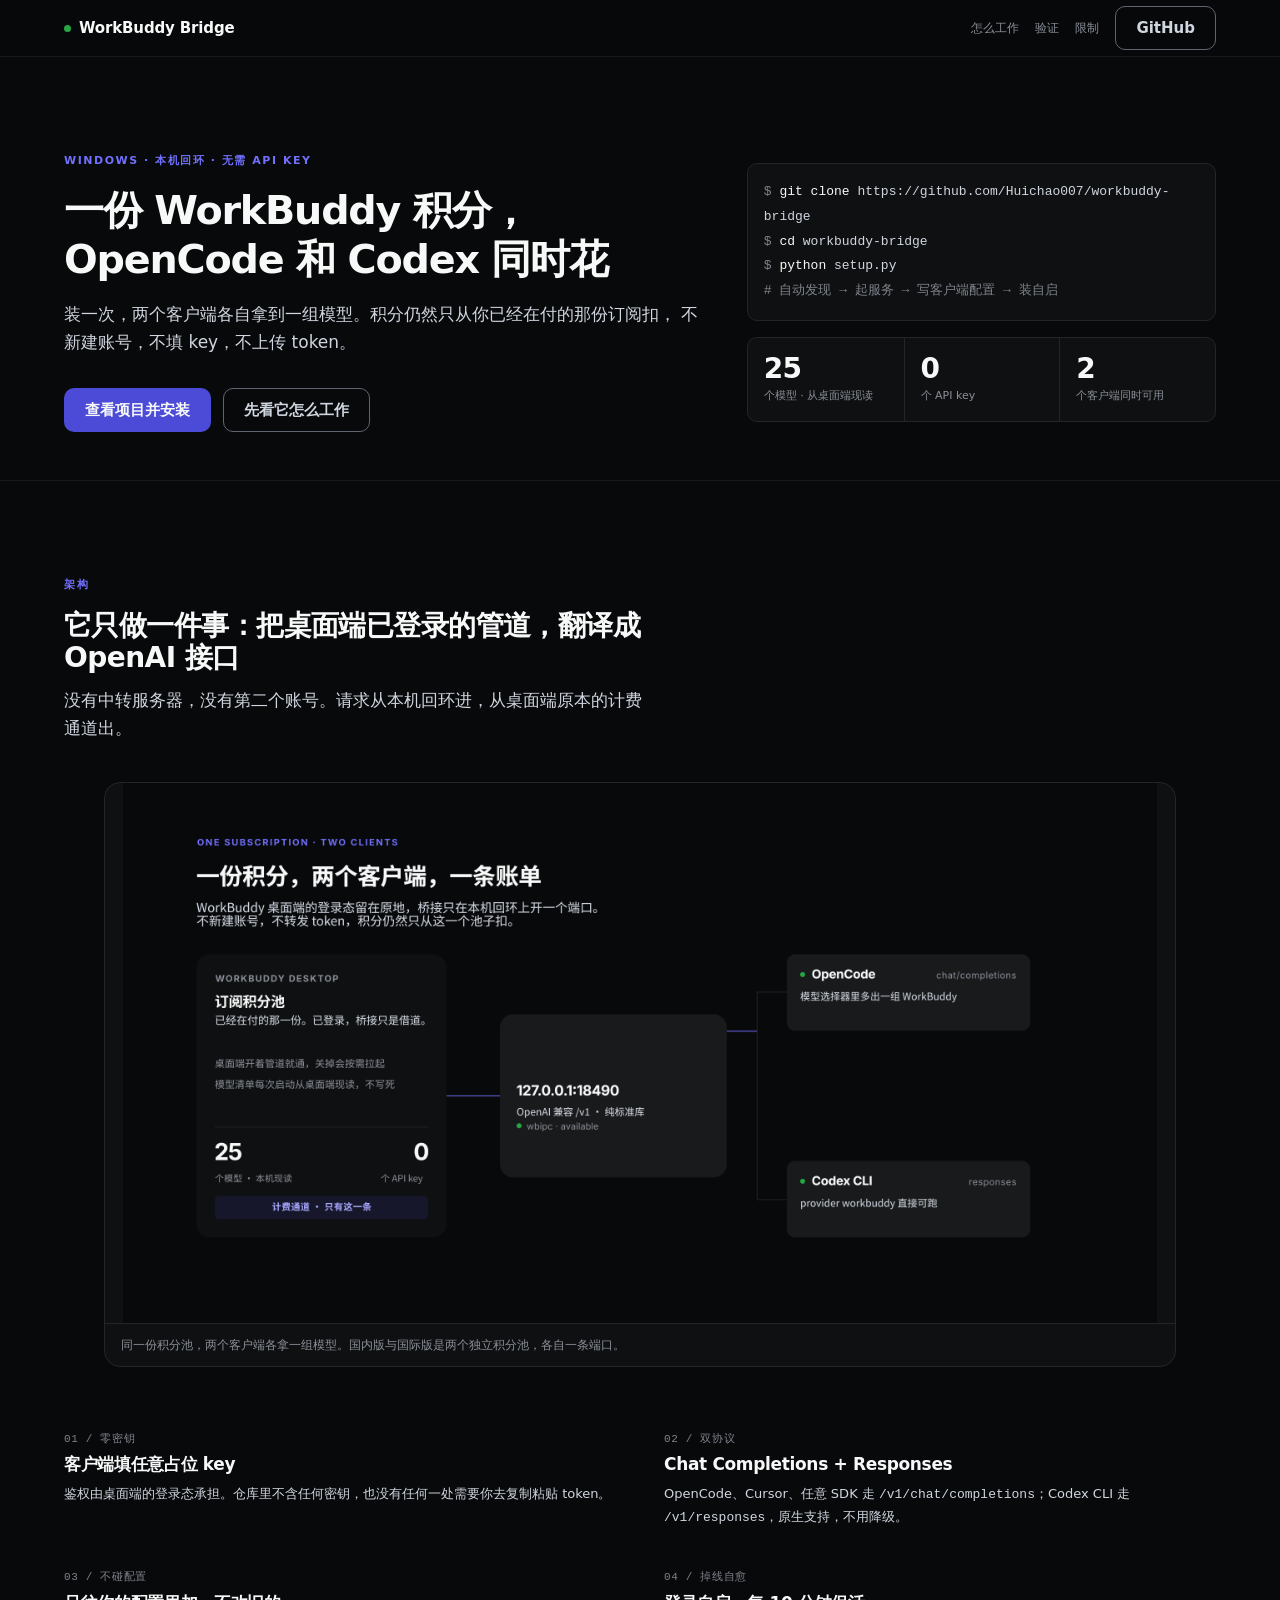
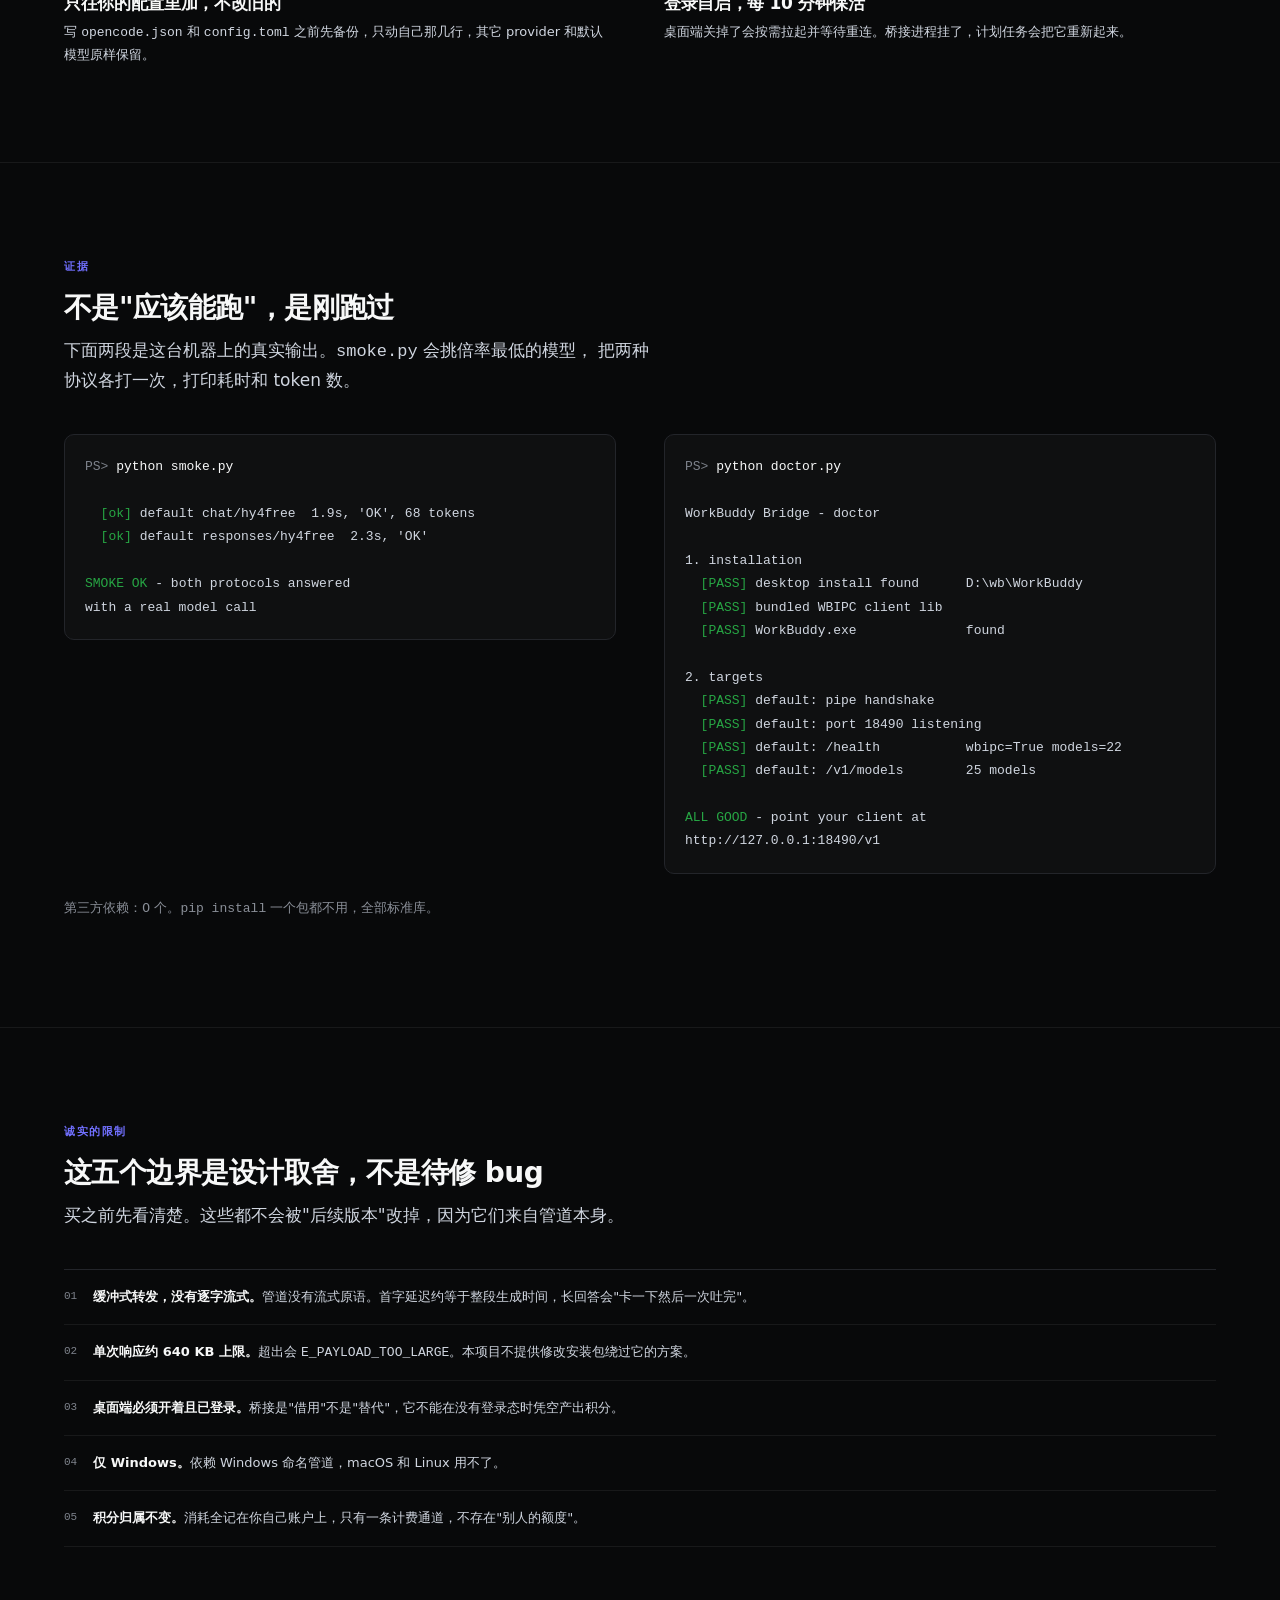
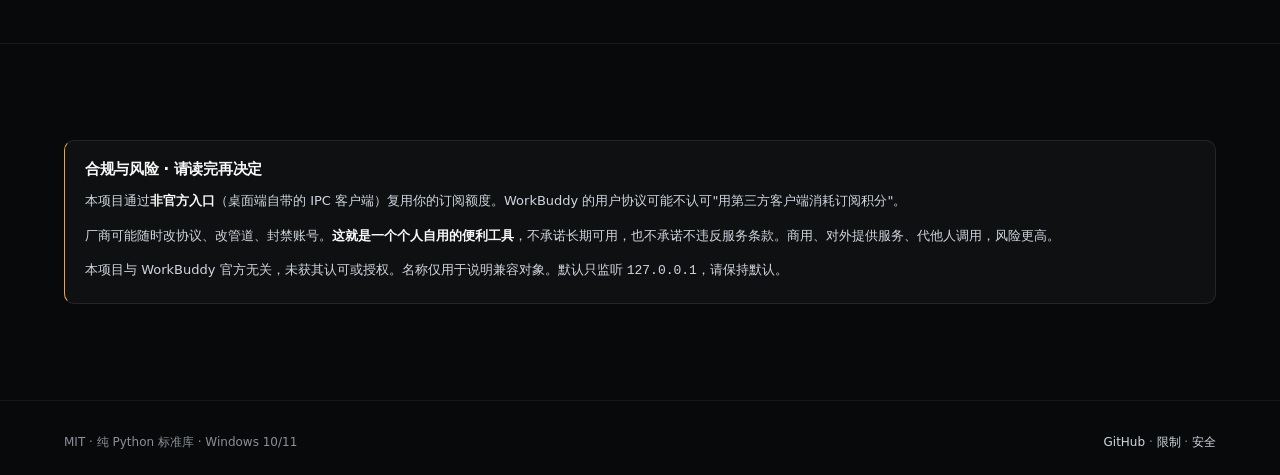
==== docs/index.html @ 93d638a3 "chore(site): publish under /docs so GitHub Pages can serve it Pages only accepts / or /docs as the s" ====
<!doctype html>
<html lang="zh-CN">
  <head>
    <meta charset="utf-8" />
    <meta name="viewport" content="width=device-width, initial-scale=1" />
    <title>WorkBuddy Bridge：一份积分，OpenCode 和 Codex 同时用</title>
    <meta
      name="description"
      content="装一次，OpenCode 和 Codex CLI 就能直接用 WorkBuddy 的模型和积分。不需要 API key，只走本机回环。"
    />
    <meta
      property="og:title"
      content="WorkBuddy Bridge：一份积分，两个客户端"
    />
    <meta
      property="og:description"
      content="装一次，OpenCode 和 Codex CLI 就能直接用 WorkBuddy 的模型和积分。不需要 API key。"
    />
    <meta property="og:type" content="website" />
    <style>
      /* ── 设计 token：来自 design/handoff/tokens/tokens.css，唯一来源 ── */
      :root {
        --color-bg: #08090a;
        --color-surface: #0f1011;
        --color-surface-2: #191a1b;
        --color-surface-3: #28282c;
        --color-line: #23252a;
        --color-line-soft: #18191a;
        --color-text-1: #f7f8f8;
        --color-text-2: #d0d6e0;
        --color-text-3: #8a8f98;
        --color-text-4: #7e838c;
        --color-brand: #7170ff;
        --color-brand-soft: #5e6ad2;
        --color-brand-deep: #4b4bd8;
        --color-brand-deep-2: #3f3fbe;
        --color-brand-dim: #16172b;
        --color-brand-ink: #a8a8ff;
        --color-border-strong: #5e6570;
        --color-ok: #27a644;
        --color-warn: #f5a623;
        --color-on-solid: #08090a;
        --spacing-s1: 4px;
        --spacing-s2: 8px;
        --spacing-s3: 12px;
        --spacing-s4: 16px;
        --spacing-s5: 20px;
        --spacing-s6: 24px;
        --spacing-s7: 32px;
        --spacing-s8: 40px;
        --spacing-s9: 48px;
        --spacing-s10: 64px;
        --spacing-s11: 96px;
        --spacing-s12: 128px;
        --radius-sm: 5px;
        --radius-md: 10px;
        --radius-lg: 16px;
        --radius-full: 999px;
        --text-fs1: 11px;
        --text-fs2: 12px;
        --text-fs3: 13px;
        --text-fs4: 15px;
        --text-fs5: 17px;
        --text-fs6: 22px;
        --text-fs7: 28px;
        --text-fs8: 40px;
        --text-fs9: 56px;
        /* 页面层 token：与 design/handoff/tokens/tokens.css 同步 */
        --leading-display: 1.05;
        --leading-title: 1.15;
        --leading-body: 1.5;
        --leading-prose: 1.7;
        --layout-container: 1200px;
        --layout-nav-h: 56px;
        --layout-tap: 44px;
        --layout-hairline: 1px;
        --layout-dot: 7px;
        --layout-icon-sm: 6px;
        --size-h1-min: 25px;
        --size-h1-max: 44px;
        --size-h2-min: 21px;
        --size-h2-max: 28px;
        --size-nav-btn: 13px;
        --motion-fast: 160ms;
        --font-sans:
          "Inter", "Noto Sans SC", "Microsoft YaHei", system-ui, -apple-system,
          sans-serif;
        --font-mono:
          "JetBrains Mono", "SFMono-Regular", ui-monospace, Consolas, monospace;
      }
      *,
      *::before,
      *::after {
        box-sizing: border-box;
      }
      html {
        -webkit-text-size-adjust: 100%;
      }
      body {
        margin: 0;
        background: var(--color-bg);
        color: var(--color-text-1);
        font-family: var(--font-sans);
        font-size: var(--text-fs4);
        line-height: 1.5;
        -webkit-font-smoothing: antialiased;
        text-rendering: optimizeLegibility;
      }
      @media (prefers-reduced-motion: no-preference) {
        html {
          scroll-behavior: smooth;
        }
      }
      a {
        color: inherit;
        text-decoration: none;
      }
      .wrap {
        width: 100%;
        max-width: var(--layout-container);
        margin: 0 auto;
        padding: 0 var(--spacing-s6);
      }
      .eyebrow {
        font-size: var(--text-fs1);
        font-weight: 700;
        letter-spacing: 0.14em;
        text-transform: uppercase;
        color: var(--color-brand);
        margin: 0 0 var(--spacing-s4);
      }
      h1,
      h2,
      h3 {
        margin: 0;
        letter-spacing: -0.02em;
        line-height: 1.15;
      }
      h1 {
        font-size: clamp(var(--size-h1-min), 3.1vw, var(--size-h1-max));
        font-weight: 700;
        letter-spacing: -0.03em;
        line-height: 1.24;
      }
      h2 {
        font-size: clamp(var(--size-h2-min), 2.6vw, var(--size-h2-max));
        font-weight: 700;
      }
      .lede {
        color: var(--color-text-2);
        font-size: var(--text-fs5);
        line-height: 1.65;
        margin: var(--spacing-s4) 0 0;
        max-width: 60ch;
      }

      /* ── nav ── */
      .nav {
        position: sticky;
        top: 0;
        z-index: 20;
        backdrop-filter: blur(var(--spacing-s3));
        background: color-mix(in srgb, var(--color-bg) 82%, transparent);
        border-bottom: 1px solid var(--color-line-soft);
      }
      .nav .wrap {
        display: flex;
        align-items: center;
        justify-content: space-between;
        height: var(--layout-nav-h);
      }
      .brand {
        display: flex;
        align-items: center;
        gap: var(--spacing-s2);
        font-weight: 700;
        letter-spacing: -0.01em;
      }
      .dot {
        width: var(--layout-dot);
        height: var(--layout-dot);
        border-radius: var(--radius-full);
        background: var(--color-ok);
        flex: none;
      }
      .nav-right {
        display: flex;
        align-items: center;
        gap: var(--spacing-s4);
      }
      .nav-link {
        color: var(--color-text-3);
        font-size: var(--text-fs2);
        transition: color var(--motion-fast);
      }
      .nav-link:hover,
      .nav-link:focus-visible {
        color: var(--color-text-1);
      }
      /* 基础层（手机）隐藏次级导航，宽屏再显示 */
      .nav-link {
        display: none;
      }
      @media (min-width: 640px) {
        .nav-link {
          display: inline;
        }
      }

      /* ── hero ── */
      .hero {
        padding: var(--spacing-s8) 0 var(--spacing-s7);
        border-bottom: 1px solid var(--color-line-soft);
      }
      .hero-grid {
        display: grid;
        grid-template-columns: 1fr;
        gap: var(--spacing-s7);
        align-items: center;
      }
      .hero-grid > * {
        min-width: 0;
      }
      @media (min-width: 900px) {
        .hero-grid {
          grid-template-columns: 1.15fr 0.85fr;
          gap: var(--spacing-s9);
        }
        .hero {
          padding: var(--spacing-s11) 0 var(--spacing-s9);
        }
      }

      /* 唯一实心按钮 */
      .btn {
        display: inline-flex;
        align-items: center;
        justify-content: center;
        gap: var(--spacing-s2);
        height: var(--layout-tap);
        padding: 0 var(--spacing-s5);
        border-radius: var(--radius-md);
        font-size: var(--text-fs4);
        font-weight: 600;
        border: var(--layout-hairline) solid transparent;
        background: var(--color-brand-deep);
        color: var(--color-on-brand);
        transition:
          background var(--motion-fast),
          transform var(--motion-fast);
      }
      .btn:hover {
        background: var(--color-brand-deep-2);
      }
      .btn:active {
        transform: translateY(var(--layout-hairline));
      }
      .btn:focus-visible {
        outline: var(--layout-hairline) solid var(--color-brand-ink);
        outline-offset: var(--layout-icon-sm);
      }
      .btn-ghost {
        background: transparent;
        color: var(--color-text-2);
        border-color: var(--color-border-strong);
      }
      .btn-ghost:hover {
        background: var(--color-surface-2);
        color: var(--color-text-1);
      }
      @media (prefers-reduced-motion: reduce) {
        .btn,
        .nav-link {
          transition: none;
        }
        .btn:active {
          transform: none;
        }
        html {
          scroll-behavior: auto;
        }
      }
      .btn-sm {
        height: calc(var(--layout-tap) - var(--spacing-s2));
        padding: 0 var(--spacing-s3);
        font-size: var(--size-nav-btn);
      }
      .proof-note {
        margin-top: var(--spacing-s6);
        font-size: var(--text-fs3);
        color: var(--color-text-3);
      }
      .cta-row {
        display: flex;
        flex-wrap: wrap;
        gap: var(--spacing-s3);
        margin-top: var(--spacing-s7);
      }

      /* 命令行卡 */
      .cmd {
        background: var(--color-surface);
        border: 1px solid var(--color-line);
        border-radius: var(--radius-md);
        padding: var(--spacing-s4) var(--spacing-s4);
        font-family: var(--font-mono);
        font-size: var(--text-fs3);
        line-height: 1.9;
        color: var(--color-text-2);
        overflow-x: auto;
        min-width: 0;
      }
      .cmd .p {
        color: var(--color-text-4);
        user-select: none;
      }
      .cmd b {
        color: var(--color-text-1);
        font-weight: 500;
      }
      .cmd .c {
        color: var(--color-text-4);
      }

      /* 数字条 */
      .stats {
        display: grid;
        grid-template-columns: 1fr;
        border: 1px solid var(--color-line);
        border-radius: var(--radius-md);
        background: var(--color-surface);
        overflow: hidden;
      }
      .stat {
        padding: var(--spacing-s4) var(--spacing-s4);
        border-top: 1px solid var(--color-line);
      }
      .stat:first-child {
        border-top: 0;
      }
      .stat .n {
        font-size: var(--text-fs7);
        font-weight: 700;
        letter-spacing: -0.03em;
        font-variant-numeric: tabular-nums;
        line-height: 1.1;
      }
      .stat .l {
        font-size: var(--text-fs1);
        color: var(--color-text-3);
        margin-top: var(--spacing-s1);
      }
      @media (min-width: 560px) {
        .stats {
          grid-template-columns: repeat(3, 1fr);
        }
        .stat {
          border-top: 0;
          border-left: 1px solid var(--color-line);
        }
        .stat:first-child {
          border-left: 0;
        }
      }

      /* ── section ── */
      section {
        padding: var(--spacing-s8) 0;
      }
      @media (min-width: 900px) {
        section {
          padding: var(--spacing-s11) 0;
        }
      }
      .sec-head {
        max-width: 62ch;
        margin-bottom: var(--spacing-s8);
      }
      .sec-head .lede {
        margin-top: var(--spacing-s3);
      }

      /* 主图 */
      .figure {
        border: 1px solid var(--color-line);
        border-radius: var(--radius-lg);
        overflow: hidden;
        background: var(--color-surface);
      }
      .figure img {
        display: block;
        width: 100%;
        max-width: 100%;
        height: auto;
        max-height: 60vh;
        object-fit: contain;
      }
      .figure figcaption {
        padding: var(--spacing-s3) var(--spacing-s4);
        border-top: 1px solid var(--color-line);
        font-size: var(--text-fs2);
        color: var(--color-text-3);
      }

      /* 两栏文字块（不是三卡片） */
      .pairs {
        display: grid;
        grid-template-columns: 1fr;
        gap: var(--spacing-s6);
      }
      .pairs > * {
        min-width: 0;
      }
      @media (min-width: 760px) {
        .pairs {
          grid-template-columns: repeat(2, 1fr);
          gap: var(--spacing-s8) var(--spacing-s9);
        }
      }
      .pair h3 {
        font-size: var(--text-fs5);
        font-weight: 700;
        margin-bottom: var(--spacing-s2);
      }
      .pair p {
        margin: 0;
        color: var(--color-text-2);
        font-size: var(--text-fs3);
        line-height: 1.7;
      }
      .pair .k {
        display: block;
        font-family: var(--font-mono);
        font-size: var(--text-fs1);
        color: var(--color-text-4);
        letter-spacing: 0.06em;
        margin-bottom: var(--spacing-s2);
      }

      /* 证据：实测输出 */
      .proof {
        background: var(--color-surface);
        border: 1px solid var(--color-line);
        border-radius: var(--radius-md);
        padding: var(--spacing-s5);
        overflow-x: auto;
        font-family: var(--font-mono);
        font-size: var(--text-fs3);
        line-height: 1.8;
        color: var(--color-text-2);
        white-space: pre;
        margin: 0;
        align-self: start;
      }
      .proof .ok {
        color: var(--color-ok);
      }
      .proof .dim {
        color: var(--color-text-4);
      }
      .proof .hi {
        color: var(--color-text-1);
      }

      /* 限制 */
      .limits {
        margin: 0;
        padding: 0;
        list-style: none;
        border-top: 1px solid var(--color-line);
      }
      .limits li {
        display: grid;
        grid-template-columns: auto 1fr;
        gap: var(--spacing-s4);
        padding: var(--spacing-s4) 0;
        border-bottom: 1px solid var(--color-line-soft);
        font-size: var(--text-fs3);
        color: var(--color-text-2);
        line-height: 1.7;
      }
      .limits .idx {
        font-family: var(--font-mono);
        font-size: var(--text-fs1);
        color: var(--color-text-4);
        padding-top: var(--layout-hairline);
        font-variant-numeric: tabular-nums;
      }
      .limits strong {
        color: var(--color-text-1);
        font-weight: 600;
      }

      /* 风险声明 */
      .risk {
        border: 1px solid var(--color-line);
        border-left: var(--layout-hairline) solid var(--color-warn);
        border-radius: var(--radius-md);
        background: var(--color-surface);
        padding: var(--spacing-s5);
      }
      .risk h3 {
        font-size: var(--text-fs4);
        font-weight: 700;
        margin-bottom: var(--spacing-s3);
      }
      .risk p {
        margin: 0 0 var(--spacing-s3);
        font-size: var(--text-fs3);
        color: var(--color-text-2);
        line-height: 1.75;
      }
      .risk p:last-child {
        margin-bottom: 0;
      }
      .risk strong {
        color: var(--color-text-1);
      }

      footer {
        border-top: 1px solid var(--color-line-soft);
        padding: var(--spacing-s7) 0;
        color: var(--color-text-3);
        font-size: var(--text-fs2);
      }
      footer .wrap {
        display: flex;
        flex-wrap: wrap;
        gap: var(--spacing-s3) var(--spacing-s5);
        justify-content: space-between;
        align-items: center;
      }
      footer a {
        color: var(--color-text-2);
      }
      footer a:hover {
        color: var(--color-text-1);
      }
      :focus-visible {
        outline: var(--layout-hairline) solid var(--color-brand-ink);
        outline-offset: var(--layout-icon-sm);
      }
    </style>
  </head>
  <body>
    <nav class="nav">
      <div class="wrap">
        <span class="brand"
          ><span class="dot" aria-hidden="true"></span>WorkBuddy Bridge</span
        >
        <div class="nav-right">
          <a class="nav-link" href="#how">怎么工作</a>
          <a class="nav-link" href="#proof">验证</a>
          <a class="nav-link" href="#limits">限制</a>
          <a
            class="btn-ghost btn"
            href="https://github.com/Huichao007/workbuddy-bridge"
            class="btn btn-sm"
            >GitHub</a
          >
        </div>
      </div>
    </nav>

    <header class="hero">
      <div class="wrap hero-grid">
        <div>
          <p class="eyebrow">Windows · 本机回环 · 无需 API key</p>
          <h1>一份 WorkBuddy 积分，<br />OpenCode 和 Codex 同时花</h1>
          <p class="lede">
            装一次，两个客户端各自拿到一组模型。积分仍然只从你已经在付的那份订阅扣，
            不新建账号，不填 key，不上传 token。
          </p>
          <div class="cta-row">
            <a class="btn" href="https://github.com/Huichao007/workbuddy-bridge"
              >查看项目并安装</a
            >
            <a class="btn btn-ghost" href="#how">先看它怎么工作</a>
          </div>
        </div>

        <div>
          <div class="cmd" role="group" aria-label="安装命令">
            <span class="p">$ </span
            ><b>git clone</b>
            https://github.com/Huichao007/workbuddy-bridge<br />
            <span class="p">$ </span><b>cd</b> workbuddy-bridge<br />
            <span class="p">$ </span><b>python</b> setup.py<br />
            <span class="c"># 自动发现 → 起服务 → 写客户端配置 → 装自启</span>
          </div>
          <div class="stats" style="margin-top: var(--spacing-s4)">
            <div class="stat">
              <div class="n" id="modelCount">25</div>
              <div class="l">个模型 · 从桌面端现读</div>
            </div>
            <div class="stat">
              <div class="n">0</div>
              <div class="l">个 API key</div>
            </div>
            <div class="stat">
              <div class="n">2</div>
              <div class="l">个客户端同时可用</div>
            </div>
          </div>
        </div>
      </div>
    </header>

    <section id="how">
      <div class="wrap">
        <div class="sec-head">
          <p class="eyebrow">架构</p>
          <h2>它只做一件事：把桌面端已登录的管道，翻译成 OpenAI 接口</h2>
          <p class="lede">
            没有中转服务器，没有第二个账号。请求从本机回环进，从桌面端原本的计费通道出。
          </p>
        </div>

        <figure class="figure">
          <img
            src="assets/02-architecture.png"
            alt="架构图：WorkBuddy 桌面端积分池经本机回环桥接（127.0.0.1:18490），分别供 OpenCode 与 Codex CLI 使用；国内版与国际版各占一个端口。"
            width="1240"
            height="648"
            loading="lazy"
            decoding="async"
          />
          <figcaption>
            同一份积分池，两个客户端各拿一组模型。国内版与国际版是两个独立积分池，各自一条端口。
          </figcaption>
        </figure>

        <div class="pairs" style="margin-top: var(--spacing-s10)">
          <div class="pair">
            <span class="k">01 / 零密钥</span>
            <h3>客户端填任意占位 key</h3>
            <p>
              鉴权由桌面端的登录态承担。仓库里不含任何密钥，也没有任何一处需要你去复制粘贴
              token。
            </p>
          </div>
          <div class="pair">
            <span class="k">02 / 双协议</span>
            <h3>Chat Completions + Responses</h3>
            <p>
              OpenCode、Cursor、任意 SDK 走
              <code>/v1/chat/completions</code>；Codex CLI 走
              <code>/v1/responses</code>，原生支持，不用降级。
            </p>
          </div>
          <div class="pair">
            <span class="k">03 / 不碰配置</span>
            <h3>只往你的配置里加，不改旧的</h3>
            <p>
              写 <code>opencode.json</code> 和
              <code>config.toml</code> 之前先备份，只动自己那几行，其它 provider
              和默认模型原样保留。
            </p>
          </div>
          <div class="pair">
            <span class="k">04 / 掉线自愈</span>
            <h3>登录自启，每 10 分钟保活</h3>
            <p>
              桌面端关掉了会按需拉起并等待重连。桥接进程挂了，计划任务会把它重新起来。
            </p>
          </div>
        </div>
      </div>
    </section>

    <section id="proof" style="border-top: 1px solid var(--color-line-soft)">
      <div class="wrap">
        <div class="sec-head">
          <p class="eyebrow">证据</p>
          <h2>不是"应该能跑"，是刚跑过</h2>
          <p class="lede">
            下面两段是这台机器上的真实输出。<code>smoke.py</code>
            会挑倍率最低的模型， 把两种协议各打一次，打印耗时和 token 数。
          </p>
        </div>

        <div class="pairs">
          <pre
            class="proof"
          ><span class="dim">PS&gt;</span> <span class="hi">python smoke.py</span>

  <span class="ok">[ok]</span> default chat/hy4free  1.9s, 'OK', 68 tokens
  <span class="ok">[ok]</span> default responses/hy4free  2.3s, 'OK'

<span class="ok">SMOKE OK</span> - both protocols answered
with a real model call</pre>

          <pre
            class="proof"
          ><span class="dim">PS&gt;</span> <span class="hi">python doctor.py</span>

WorkBuddy Bridge - doctor

1. installation
  <span class="ok">[PASS]</span> desktop install found      D:\wb\WorkBuddy
  <span class="ok">[PASS]</span> bundled WBIPC client lib
  <span class="ok">[PASS]</span> WorkBuddy.exe              found

2. targets
  <span class="ok">[PASS]</span> default: pipe handshake
  <span class="ok">[PASS]</span> default: port 18490 listening
  <span class="ok">[PASS]</span> default: /health           wbipc=True models=22
  <span class="ok">[PASS]</span> default: /v1/models        25 models

<span class="ok">ALL GOOD</span> - point your client at
http://127.0.0.1:18490/v1</pre>
        </div>

        <p class="proof-note">
          第三方依赖：0 个。<code>pip install</code> 一个包都不用，全部标准库。
        </p>
      </div>
    </section>

    <section id="limits" style="border-top: 1px solid var(--color-line-soft)">
      <div class="wrap">
        <div class="sec-head">
          <p class="eyebrow">诚实的限制</p>
          <h2>这五个边界是设计取舍，不是待修 bug</h2>
          <p class="lede">
            买之前先看清楚。这些都不会被"后续版本"改掉，因为它们来自管道本身。
          </p>
        </div>

        <ul class="limits">
          <li>
            <span class="idx">01</span
            ><span
              ><strong>缓冲式转发，没有逐字流式。</strong
              >管道没有流式原语。首字延迟约等于整段生成时间，长回答会"卡一下然后一次吐完"。</span
            >
          </li>
          <li>
            <span class="idx">02</span
            ><span
              ><strong>单次响应约 640 KB 上限。</strong>超出会
              <code>E_PAYLOAD_TOO_LARGE</code
              >。本项目不提供修改安装包绕过它的方案。</span
            >
          </li>
          <li>
            <span class="idx">03</span
            ><span
              ><strong>桌面端必须开着且已登录。</strong
              >桥接是"借用"不是"替代"，它不能在没有登录态时凭空产出积分。</span
            >
          </li>
          <li>
            <span class="idx">04</span
            ><span
              ><strong>仅 Windows。</strong>依赖 Windows 命名管道，macOS 和
              Linux 用不了。</span
            >
          </li>
          <li>
            <span class="idx">05</span
            ><span
              ><strong>积分归属不变。</strong
              >消耗全记在你自己账户上，只有一条计费通道，不存在"别人的额度"。</span
            >
          </li>
        </ul>
      </div>
    </section>

    <section style="border-top: 1px solid var(--color-line-soft)">
      <div class="wrap">
        <div class="risk">
          <h3>合规与风险 · 请读完再决定</h3>
          <p>
            本项目通过<strong>非官方入口</strong>（桌面端自带的 IPC
            客户端）复用你的订阅额度。WorkBuddy
            的用户协议可能不认可"用第三方客户端消耗订阅积分"。
          </p>
          <p>
            厂商可能随时改协议、改管道、封禁账号。<strong>这就是一个个人自用的便利工具</strong>，不承诺长期可用，也不承诺不违反服务条款。商用、对外提供服务、代他人调用，风险更高。
          </p>
          <p>
            本项目与 WorkBuddy
            官方无关，未获其认可或授权。名称仅用于说明兼容对象。默认只监听
            <code>127.0.0.1</code>，请保持默认。
          </p>
        </div>
      </div>
    </section>

    <footer>
      <div class="wrap">
        <span>MIT · 纯 Python 标准库 · Windows 10/11</span>
        <span>
          <a href="https://github.com/Huichao007/workbuddy-bridge">GitHub</a> ·
          <a
            href="https://github.com/Huichao007/workbuddy-bridge/blob/main/docs/LIMITATIONS.md"
            >限制</a
          >
          ·
          <a
            href="https://github.com/Huichao007/workbuddy-bridge/blob/main/SECURITY.md"
            >安全</a
          >
        </span>
      </div>
    </footer>

    <script>
      // 模型数来自本机桥接现读；读不到就保留设计稿里的数字，不撒谎。
      fetch("http://127.0.0.1:18490/v1/models", { cache: "no-store" })
        .then(function (r) {
          return r.ok ? r.json() : null;
        })
        .then(function (d) {
          var el = document.getElementById("modelCount");
          if (el && d && d.data && d.data.length)
            el.textContent = String(d.data.length);
        })
        .catch(function () {
          /* 没装桥接时保持静态值 */
        });
    </script>
  </body>
</html>
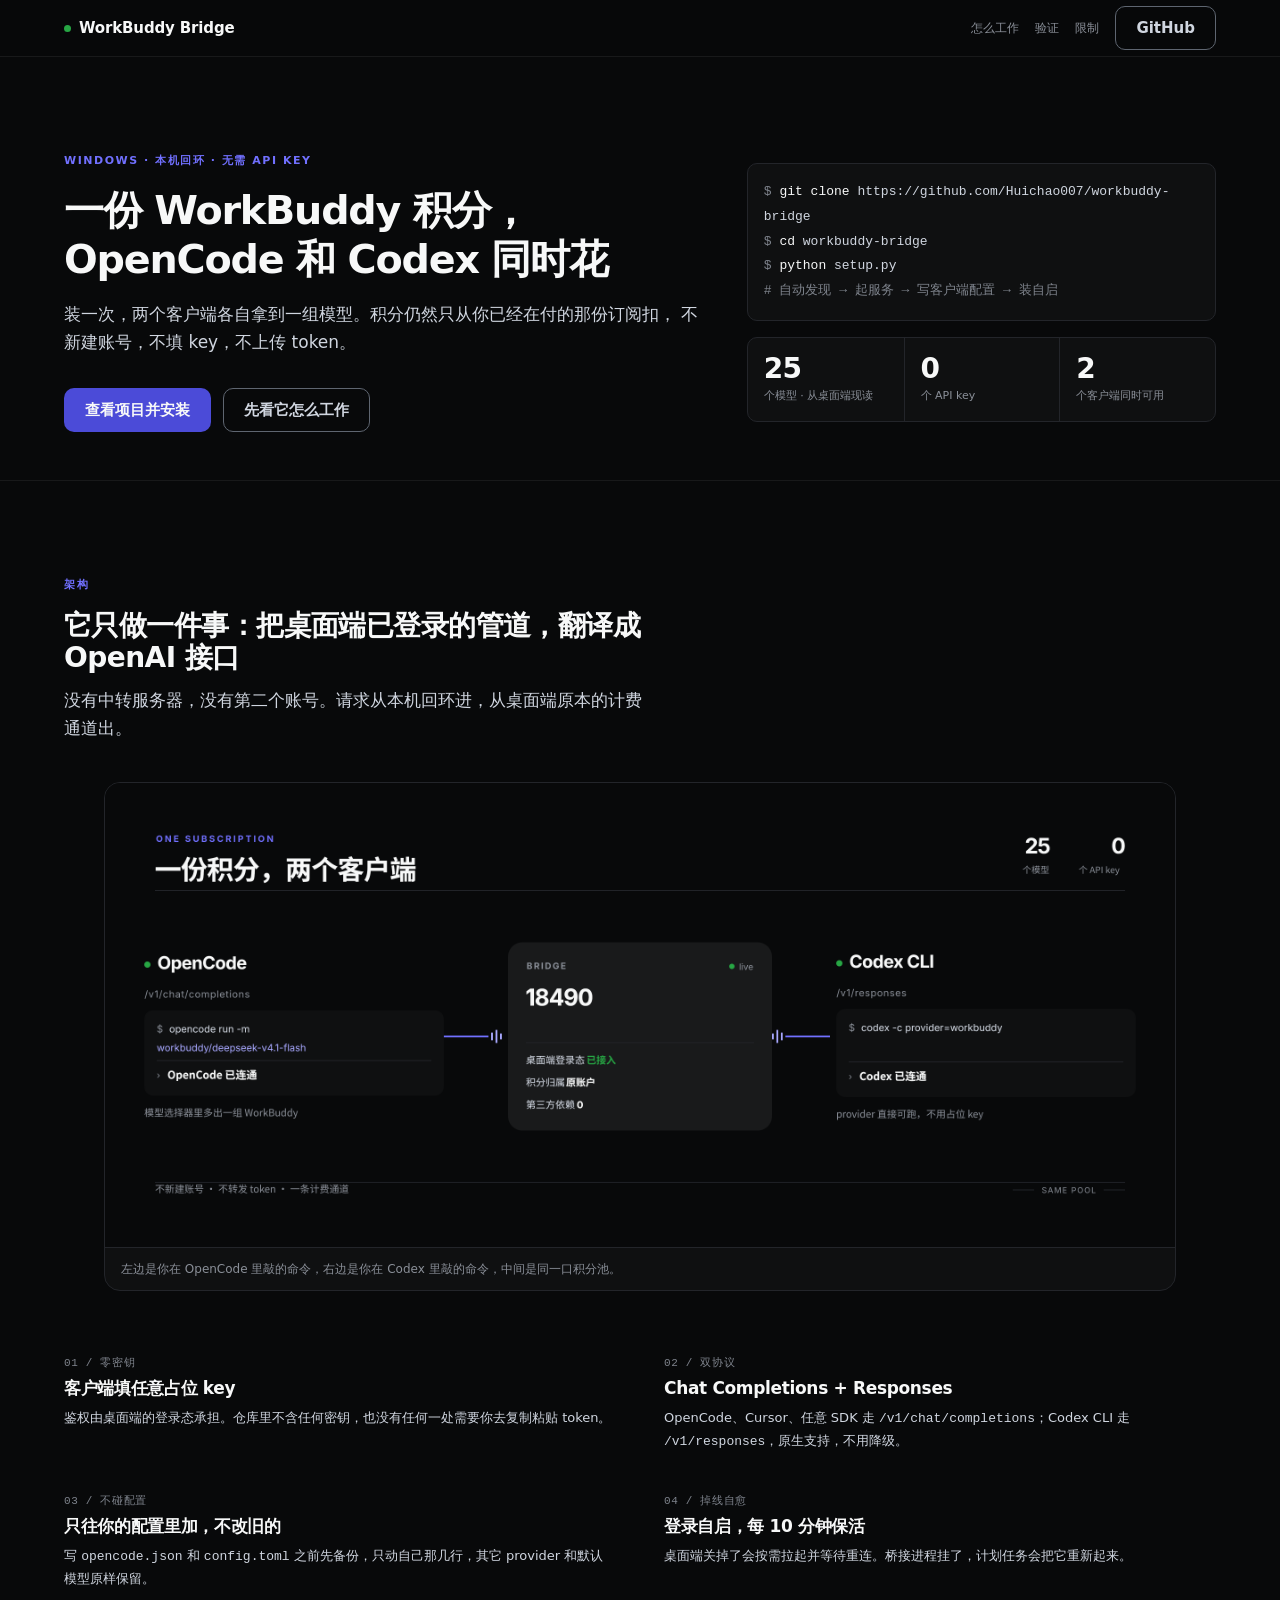
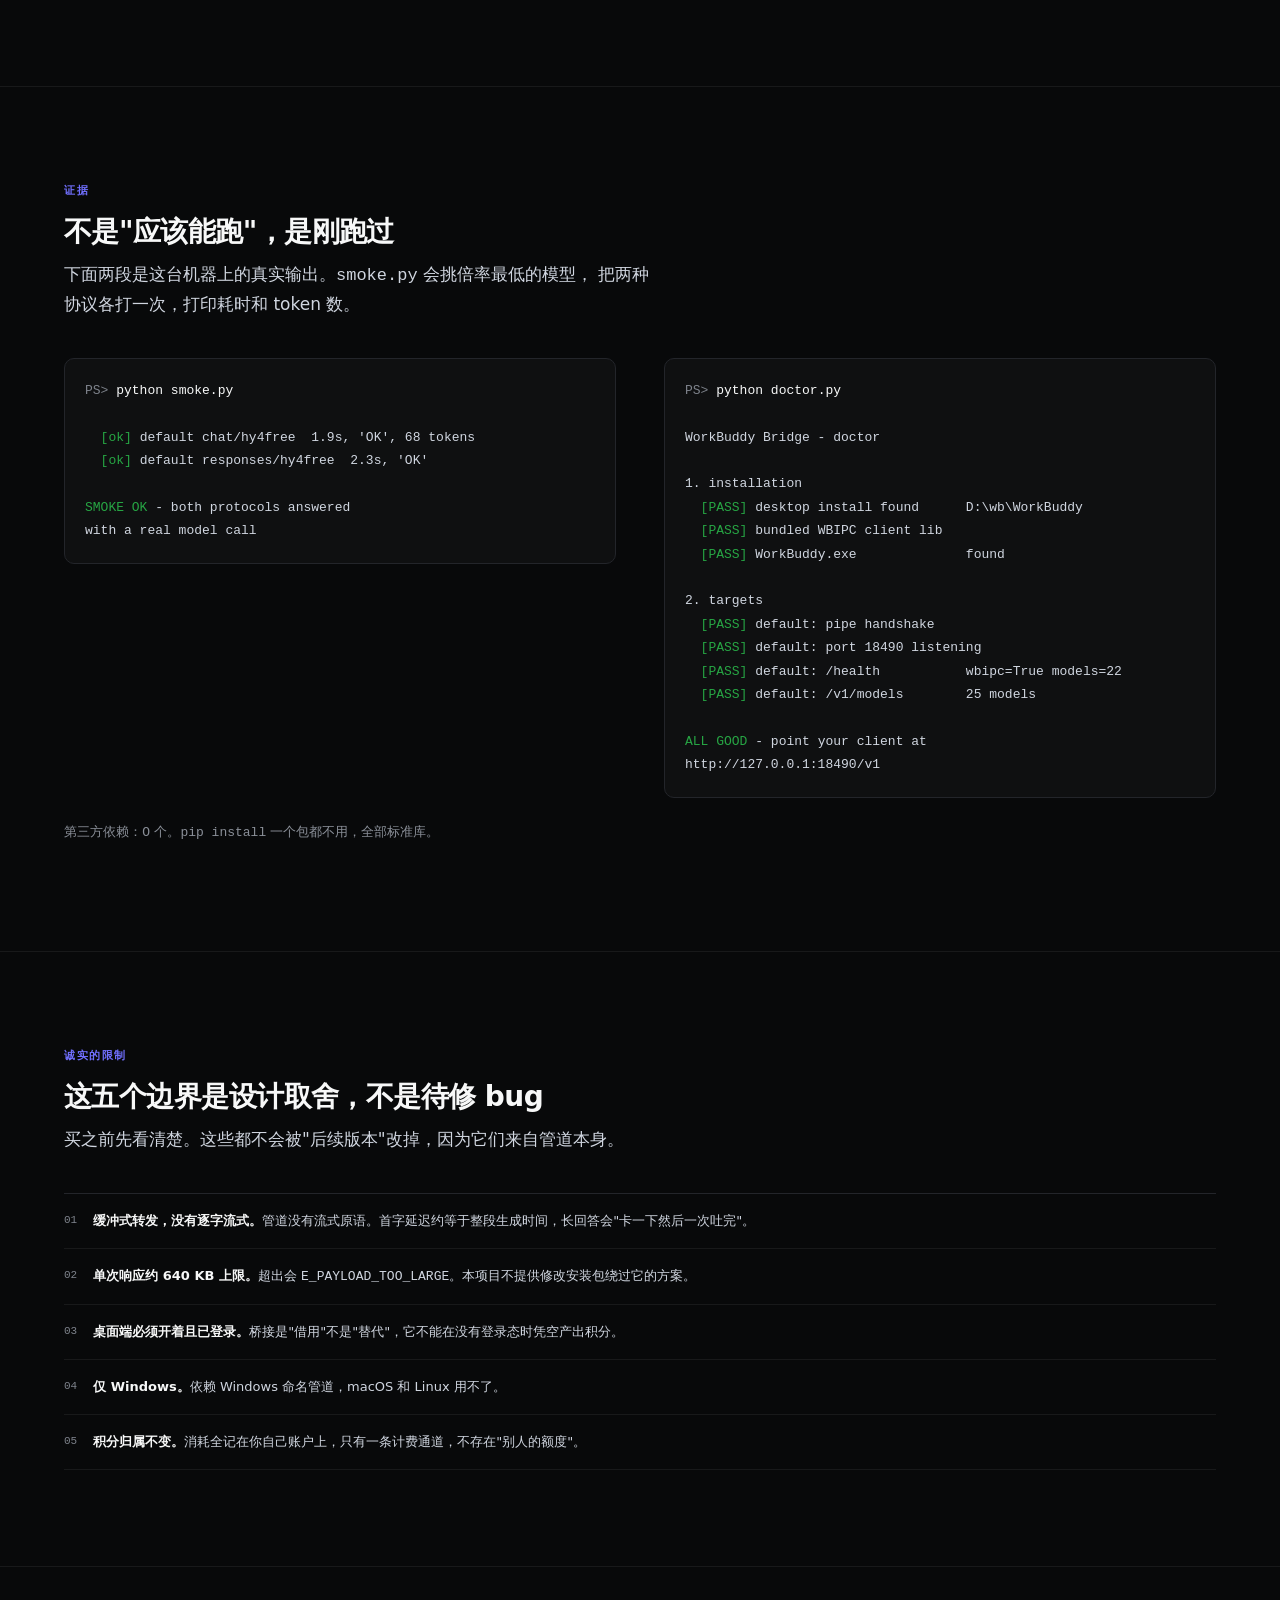
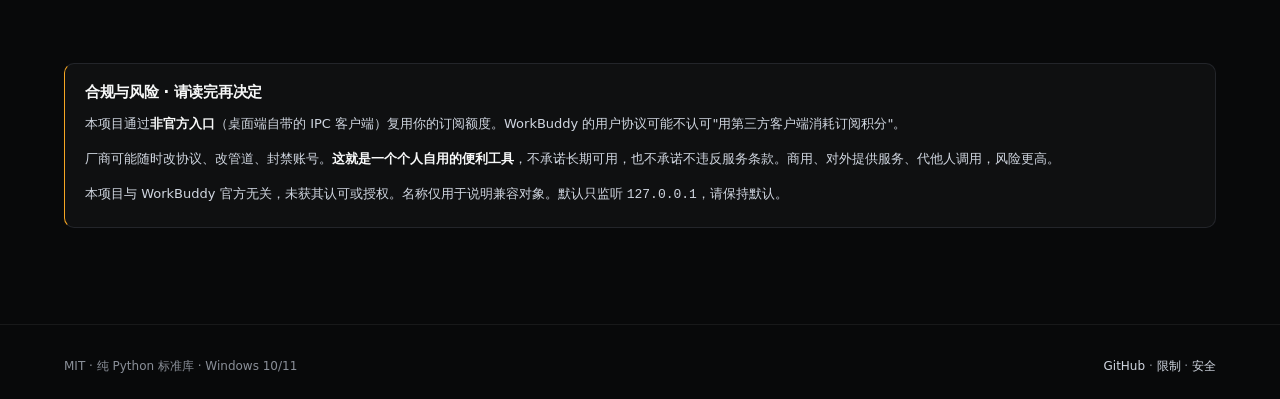
==== commit d8ca62af: "feat(site): redraw the diagram as two real terminals facing one core The first diagram was three gre" ====
--- a/docs/index.html
+++ b/docs/index.html
@@ -618,15 +618,16 @@
 
         <figure class="figure">
           <img
-            src="assets/02-architecture.png"
-            alt="架构图：WorkBuddy 桌面端积分池经本机回环桥接（127.0.0.1:18490），分别供 OpenCode 与 Codex CLI 使用；国内版与国际版各占一个端口。"
-            width="1240"
-            height="648"
+            src="assets/hero-diagram.png"
+            alt="一张图：同一份 WorkBuddy 积分池经本机回环桥接（127.0.0.1:18490），同时供 OpenCode（chat/completions）和 Codex CLI（responses）使用，两边都能跑通。"
+            width="1600"
+            height="693"
             loading="lazy"
             decoding="async"
           />
           <figcaption>
-            同一份积分池，两个客户端各拿一组模型。国内版与国际版是两个独立积分池，各自一条端口。
+            左边是你在 OpenCode 里敲的命令，右边是你在 Codex
+            里敲的命令，中间是同一口积分池。
           </figcaption>
         </figure>
 
